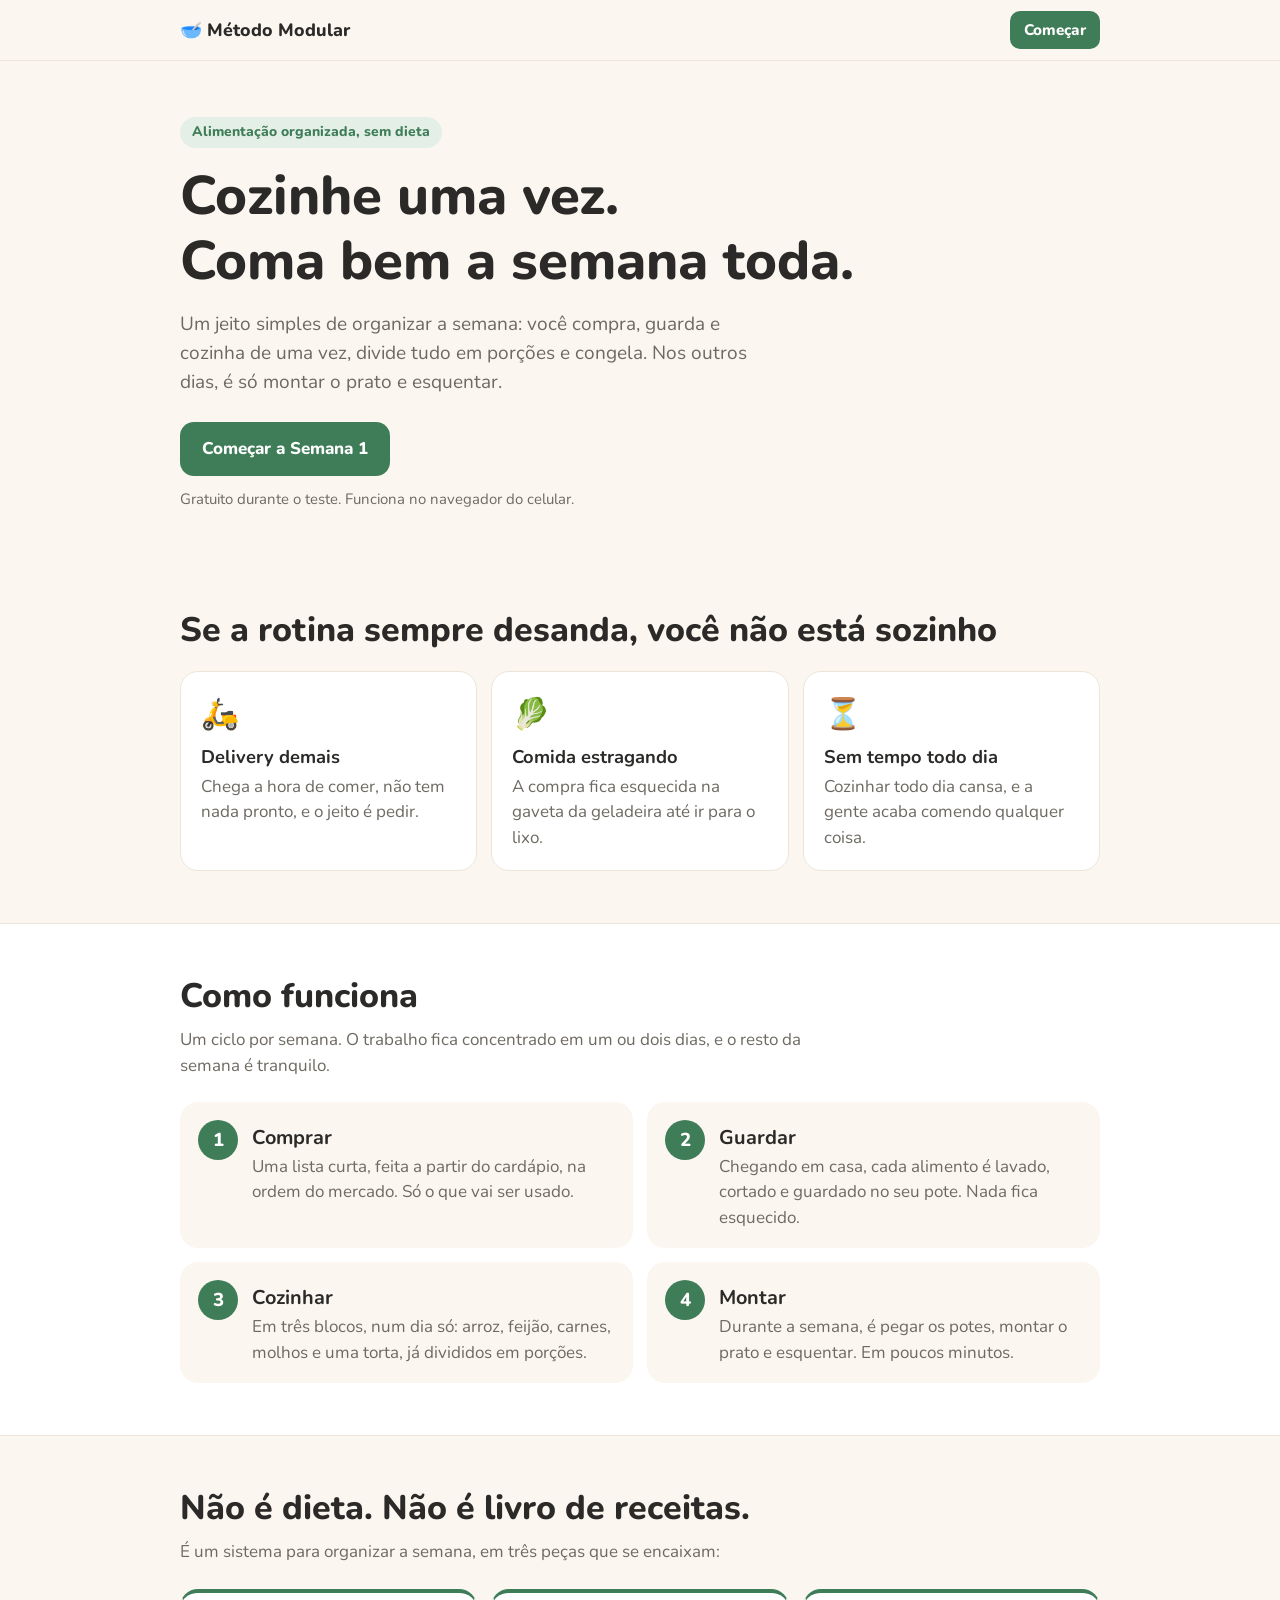
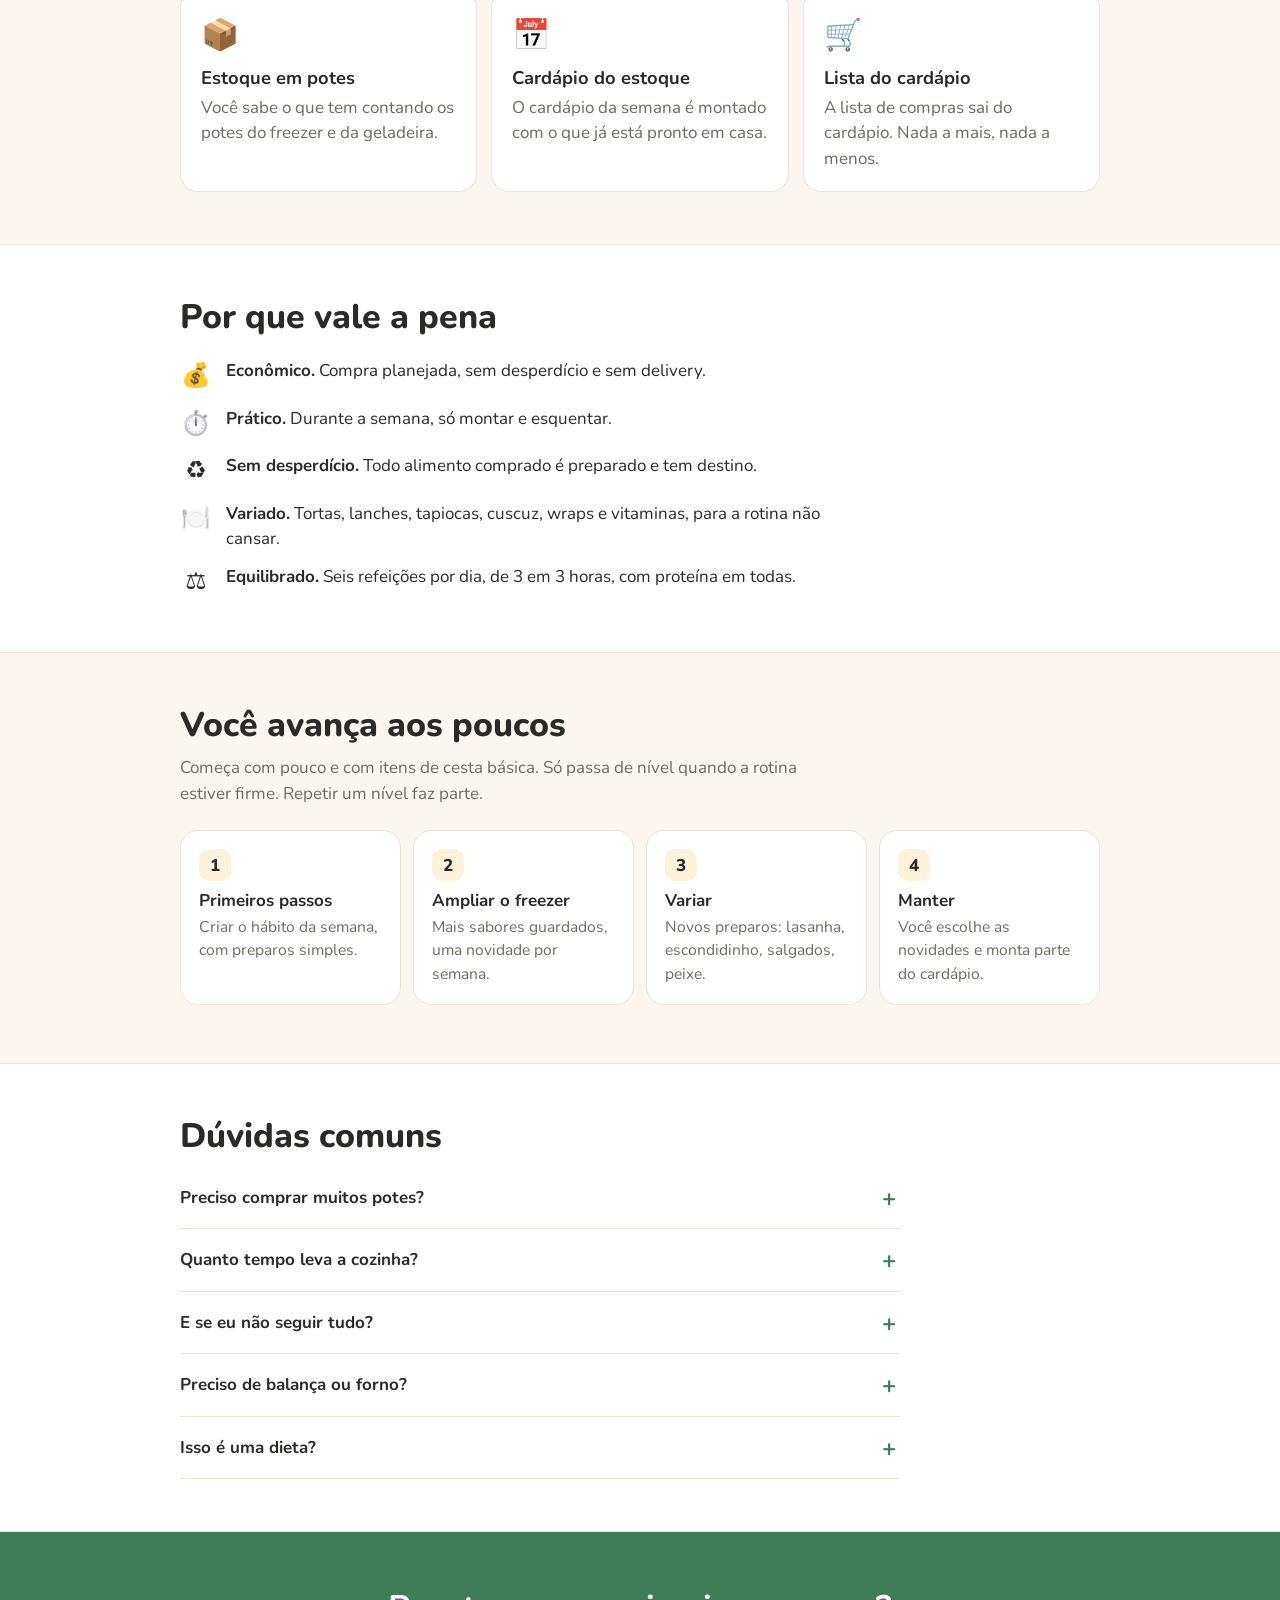
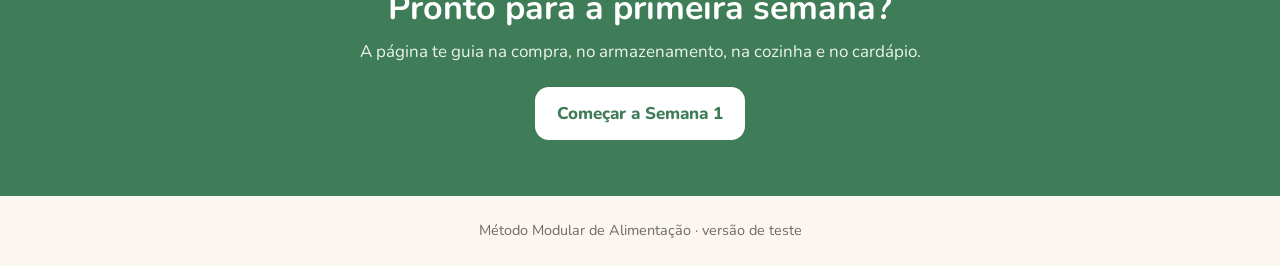
==== index.html @ 157f5e30 "Primeira versão: home, semana 1 e semana 2" ====
<!DOCTYPE html>
<html lang="pt-BR">
<head>
<meta charset="utf-8">
<!-- viewport: faz a página caber na largura do celular, sem precisar dar zoom. -->
<meta name="viewport" content="width=device-width, initial-scale=1">
<title>Método Modular de Alimentação</title>
<!-- Fonte Nunito, a mesma da página da Semana 1. -->
<link rel="preconnect" href="https://fonts.googleapis.com">
<link href="https://fonts.googleapis.com/css2?family=Nunito:wght@400;600;700;800&display=swap" rel="stylesheet">
<!-- O visual desta página fica no arquivo home.css. -->
<link rel="stylesheet" href="home.css">
</head>
<body>

<!-- TOPO: nome do método e um atalho para começar. -->
<header class="topo">
  <div class="caixa topo-in">
    <span class="marca">🥣 Método Modular</span>
    <a class="botao pequeno" href="semana1.html#gostos">Começar</a>
  </div>
</header>

<!-- CAPA (hero): a primeira coisa que a pessoa vê. Título, frase curta e o botão principal. -->
<section class="capa">
  <div class="caixa">
    <span class="etiqueta">Alimentação organizada, sem dieta</span>
    <h1>Cozinhe uma vez.<br>Coma bem a semana toda.</h1>
    <p class="destaque">Um jeito simples de organizar a semana: você compra, guarda e cozinha de uma vez, divide tudo em porções e congela. Nos outros dias, é só montar o prato e esquentar.</p>
    <a class="botao" href="semana1.html#gostos">Começar a Semana 1</a>
    <p class="nota">Gratuito durante o teste. Funciona no navegador do celular.</p>
  </div>
</section>

<!-- O PROBLEMA: mostra que a página entende a dificuldade de quem vai usar. -->
<section class="bloco">
  <div class="caixa">
    <h2>Se a rotina sempre desanda, você não está sozinho</h2>
    <div class="grade tres">
      <div class="cartao"><span class="icone">🛵</span><h3>Delivery demais</h3><p>Chega a hora de comer, não tem nada pronto, e o jeito é pedir.</p></div>
      <div class="cartao"><span class="icone">🥬</span><h3>Comida estragando</h3><p>A compra fica esquecida na gaveta da geladeira até ir para o lixo.</p></div>
      <div class="cartao"><span class="icone">⏳</span><h3>Sem tempo todo dia</h3><p>Cozinhar todo dia cansa, e a gente acaba comendo qualquer coisa.</p></div>
    </div>
  </div>
</section>

<!-- COMO FUNCIONA: o ciclo da semana em 4 passos numerados. -->
<section class="bloco claro">
  <div class="caixa">
    <h2>Como funciona</h2>
    <p class="sub">Um ciclo por semana. O trabalho fica concentrado em um ou dois dias, e o resto da semana é tranquilo.</p>
    <ol class="passos">
      <li><span class="num">1</span><div><h3>Comprar</h3><p>Uma lista curta, feita a partir do cardápio, na ordem do mercado. Só o que vai ser usado.</p></div></li>
      <li><span class="num">2</span><div><h3>Guardar</h3><p>Chegando em casa, cada alimento é lavado, cortado e guardado no seu pote. Nada fica esquecido.</p></div></li>
      <li><span class="num">3</span><div><h3>Cozinhar</h3><p>Em três blocos, num dia só: arroz, feijão, carnes, molhos e uma torta, já divididos em porções.</p></div></li>
      <li><span class="num">4</span><div><h3>Montar</h3><p>Durante a semana, é pegar os potes, montar o prato e esquentar. Em poucos minutos.</p></div></li>
    </ol>
  </div>
</section>

<!-- O QUE TORNA DIFERENTE: compara com o que a pessoa já conhece (dieta e livro de receitas). -->
<section class="bloco">
  <div class="caixa">
    <h2>Não é dieta. Não é livro de receitas.</h2>
    <p class="sub">É um sistema para organizar a semana, em três peças que se encaixam:</p>
    <div class="grade tres">
      <div class="cartao borda"><span class="icone">📦</span><h3>Estoque em potes</h3><p>Você sabe o que tem contando os potes do freezer e da geladeira.</p></div>
      <div class="cartao borda"><span class="icone">📅</span><h3>Cardápio do estoque</h3><p>O cardápio da semana é montado com o que já está pronto em casa.</p></div>
      <div class="cartao borda"><span class="icone">🛒</span><h3>Lista do cardápio</h3><p>A lista de compras sai do cardápio. Nada a mais, nada a menos.</p></div>
    </div>
  </div>
</section>

<!-- VANTAGENS: os ganhos para a pessoa, em lista com ícones. -->
<section class="bloco claro">
  <div class="caixa">
    <h2>Por que vale a pena</h2>
    <ul class="vantagens">
      <li><span>💰</span><div><b>Econômico.</b> Compra planejada, sem desperdício e sem delivery.</div></li>
      <li><span>⏱️</span><div><b>Prático.</b> Durante a semana, só montar e esquentar.</div></li>
      <li><span>♻️</span><div><b>Sem desperdício.</b> Todo alimento comprado é preparado e tem destino.</div></li>
      <li><span>🍽️</span><div><b>Variado.</b> Tortas, lanches, tapiocas, cuscuz, wraps e vitaminas, para a rotina não cansar.</div></li>
      <li><span>⚖️</span><div><b>Equilibrado.</b> Seis refeições por dia, de 3 em 3 horas, com proteína em todas.</div></li>
    </ul>
  </div>
</section>

<!-- NÍVEIS: mostra que a pessoa avança aos poucos, sem pressão. -->
<section class="bloco">
  <div class="caixa">
    <h2>Você avança aos poucos</h2>
    <p class="sub">Começa com pouco e com itens de cesta básica. Só passa de nível quando a rotina estiver firme. Repetir um nível faz parte.</p>
    <div class="niveis">
      <div class="nivel"><span class="n">1</span><h3>Primeiros passos</h3><p>Criar o hábito da semana, com preparos simples.</p></div>
      <div class="nivel"><span class="n">2</span><h3>Ampliar o freezer</h3><p>Mais sabores guardados, uma novidade por semana.</p></div>
      <div class="nivel"><span class="n">3</span><h3>Variar</h3><p>Novos preparos: lasanha, escondidinho, salgados, peixe.</p></div>
      <div class="nivel"><span class="n">4</span><h3>Manter</h3><p>Você escolhe as novidades e monta parte do cardápio.</p></div>
    </div>
  </div>
</section>

<!-- DÚVIDAS: perguntas comuns. <details> abre e fecha ao tocar, sem precisar de JavaScript. -->
<section class="bloco claro">
  <div class="caixa">
    <h2>Dúvidas comuns</h2>
    <details class="duvida"><summary>Preciso comprar muitos potes?</summary><p>Não. Na primeira semana você usa os potes que já tem em casa e mais uns 10. A cada semana em que a rotina funciona, entram mais alguns.</p></details>
    <details class="duvida"><summary>Quanto tempo leva a cozinha?</summary><p>Na primeira semana, cerca de 3h30, divididas em três blocos. O tempo serve para você se organizar, não é uma prova.</p></details>
    <details class="duvida"><summary>E se eu não seguir tudo?</summary><p>Tudo bem. O método foi feito para quem tem dificuldade com rotina. Se a semana não deu certo, a próxima começa mais simples.</p></details>
    <details class="duvida"><summary>Preciso de balança ou forno?</summary><p>Ajudam, mas não são obrigatórios. Sem balança, as porções são divididas em partes iguais. Sem forno, a torta dá lugar a lanches e tapiocas.</p></details>
    <details class="duvida"><summary>Isso é uma dieta?</summary><p>Não. O método organiza a compra, o armazenamento e as porções. Para emagrecer ou em qualquer questão de saúde, procure uma nutricionista.</p></details>
  </div>
</section>

<!-- CHAMADA FINAL: repete o botão principal para quem leu até o fim. -->
<section class="final">
  <div class="caixa">
    <h2>Pronto para a primeira semana?</h2>
    <p>A página te guia na compra, no armazenamento, na cozinha e no cardápio.</p>
    <a class="botao claro-btn" href="semana1.html#gostos">Começar a Semana 1</a>
  </div>
</section>

<!-- RODAPÉ -->
<footer class="rodape">
  <div class="caixa">Método Modular de Alimentação · versão de teste</div>
</footer>

</body>
</html>
---- home.css ----
/* Variáveis de cor, as mesmas da página da Semana 1:
   bg = creme #FBF7F0, ink = quase preto #2B2A28, soft = cinza quente #6E6A63,
   line = bege das bordas #ECE5D9, green = verde-folha #3F7D58, tomato = laranja-tomate #D9622B.
   O sufixo -l é a versão clarinha da cor. */
:root{
  --bg:#FBF7F0; --card:#FFFFFF; --ink:#2B2A28; --soft:#6E6A63; --line:#ECE5D9;
  --green:#3F7D58; --green-d:#2F6145; --green-l:#E4F0E7; --tomato:#D9622B; --tomato-l:#FBE7DC; --sun-l:#FDF3DA;
}

/* box-sizing: a largura de cada caixa já inclui a borda e o espaço interno. */
*{box-sizing:border-box}

/* Página inteira: fundo, cor do texto e fonte. */
html,body{margin:0;background:var(--bg);color:var(--ink);font-family:Nunito,system-ui,-apple-system,Segoe UI,Roboto,sans-serif;font-size:17px;line-height:1.5}
h1,h2,h3{margin:0;line-height:1.2}
p{margin:0}

/* .caixa: centraliza o conteúdo e limita a largura em telas grandes. */
.caixa{max-width:960px;margin:0 auto;padding:0 20px}

/* Botões: .botao é o verde principal; .pequeno é a versão menor do topo; .claro-btn é o branco da chamada final. */
.botao{display:inline-block;background:var(--green);color:#fff;text-decoration:none;font-weight:800;padding:14px 22px;border-radius:14px;transition:background .2s}
.botao:hover{background:var(--green-d)}
.botao.pequeno{padding:8px 14px;font-size:.9rem;border-radius:10px}
.botao.claro-btn{background:#fff;color:var(--green)}

/* TOPO: fica grudado no alto da tela ao rolar (position: sticky). */
.topo{position:sticky;top:0;background:rgba(251,247,240,.92);backdrop-filter:blur(6px);border-bottom:1px solid var(--line);z-index:5}
.topo-in{display:flex;align-items:center;justify-content:space-between;height:60px}
.marca{font-weight:800;font-size:1.05rem}

/* CAPA: área de abertura, com título grande. clamp() deixa a fonte crescer com a tela, entre um mínimo e um máximo. */
.capa{padding:56px 0 48px}
.etiqueta{display:inline-block;background:var(--green-l);color:var(--green);font-weight:800;font-size:.82rem;padding:5px 12px;border-radius:99px;margin-bottom:16px}
.capa h1{font-size:clamp(2rem,6vw,3.2rem);font-weight:800;margin-bottom:16px}
.destaque{font-size:1.12rem;color:var(--soft);max-width:600px;margin-bottom:26px}
.nota{color:var(--soft);font-size:.88rem;margin-top:12px}

/* BLOCOS: cada seção da página. .claro tem fundo branco, para alternar com o creme. */
.bloco{padding:52px 0}
.bloco.claro{background:#fff;border-top:1px solid var(--line);border-bottom:1px solid var(--line)}
.bloco h2{font-size:clamp(1.5rem,4vw,2rem);font-weight:800;margin-bottom:10px}
.sub{color:var(--soft);max-width:640px;margin-bottom:24px}
.bloco > .caixa > h2 + .grade{margin-top:20px}

/* GRADE: organiza os cartões lado a lado. No celular fica 1 coluna; a partir de 700px, 3 colunas. */
.grade{display:grid;gap:14px}
@media (min-width:700px){ .grade.tres{grid-template-columns:repeat(3,1fr)} }

/* CARTÕES: caixas brancas com ícone, título e texto. .borda adiciona uma faixa verde no alto. */
.cartao{background:var(--card);border:1px solid var(--line);border-radius:18px;padding:20px}
.cartao.borda{border-top:4px solid var(--green)}
.cartao .icone{font-size:1.8rem;display:block;margin-bottom:8px}
.cartao h3{font-size:1.08rem;margin-bottom:6px}
.cartao p{color:var(--soft)}

/* PASSOS: a lista numerada do "Como funciona". list-style:none tira os números padrão,
   porque os números aparecem dentro dos círculos (.num). No computador, vira 2 colunas. */
.passos{list-style:none;margin:0;padding:0;display:grid;gap:14px}
@media (min-width:700px){ .passos{grid-template-columns:repeat(2,1fr)} }
.passos li{display:flex;gap:14px;background:var(--bg);border-radius:18px;padding:18px}
.num{flex:none;width:40px;height:40px;border-radius:50%;background:var(--green);color:#fff;font-weight:800;display:grid;place-items:center;font-size:1.1rem}
.passos h3{margin:6px 0 4px}
.passos p{color:var(--soft)}

/* VANTAGENS: lista com um ícone à esquerda de cada linha. */
.vantagens{list-style:none;margin:20px 0 0;padding:0;display:grid;gap:12px;max-width:680px}
.vantagens li{display:flex;gap:14px;align-items:flex-start}
.vantagens span{font-size:1.4rem;width:32px;flex:none;text-align:center}

/* NÍVEIS: 4 cartões em fileira. No celular rolam para o lado (overflow-x: auto). */
.niveis{display:grid;grid-auto-flow:column;grid-auto-columns:minmax(200px,1fr);gap:12px;overflow-x:auto;padding-bottom:6px}
.nivel{background:var(--card);border:1px solid var(--line);border-radius:18px;padding:18px}
.nivel .n{display:inline-grid;place-items:center;width:32px;height:32px;border-radius:10px;background:var(--sun-l);font-weight:800;margin-bottom:10px}
.nivel h3{font-size:1rem;margin-bottom:4px}
.nivel p{color:var(--soft);font-size:.92rem}

/* DÚVIDAS: cada pergunta é um <details>. summary é a pergunta; o "+" vira "–" quando abre. */
.duvida{border-bottom:1px solid var(--line);padding:4px 0;max-width:720px}
.duvida summary{list-style:none;cursor:pointer;font-weight:700;padding:14px 30px 14px 0;position:relative}
.duvida summary::-webkit-details-marker{display:none}
.duvida summary::after{content:"+";position:absolute;right:4px;top:10px;font-size:1.4rem;color:var(--green)}
.duvida[open] summary::after{content:"–"}
.duvida p{color:var(--soft);padding:0 0 16px}

/* CHAMADA FINAL: faixa verde com o botão branco. */
.final{background:var(--green);color:#fff;padding:56px 0;text-align:center}
.final h2{font-size:clamp(1.5rem,4vw,2rem);margin-bottom:10px}
.final p{opacity:.9;margin-bottom:22px}

/* RODAPÉ */
.rodape{padding:24px 0;color:var(--soft);font-size:.85rem;text-align:center}
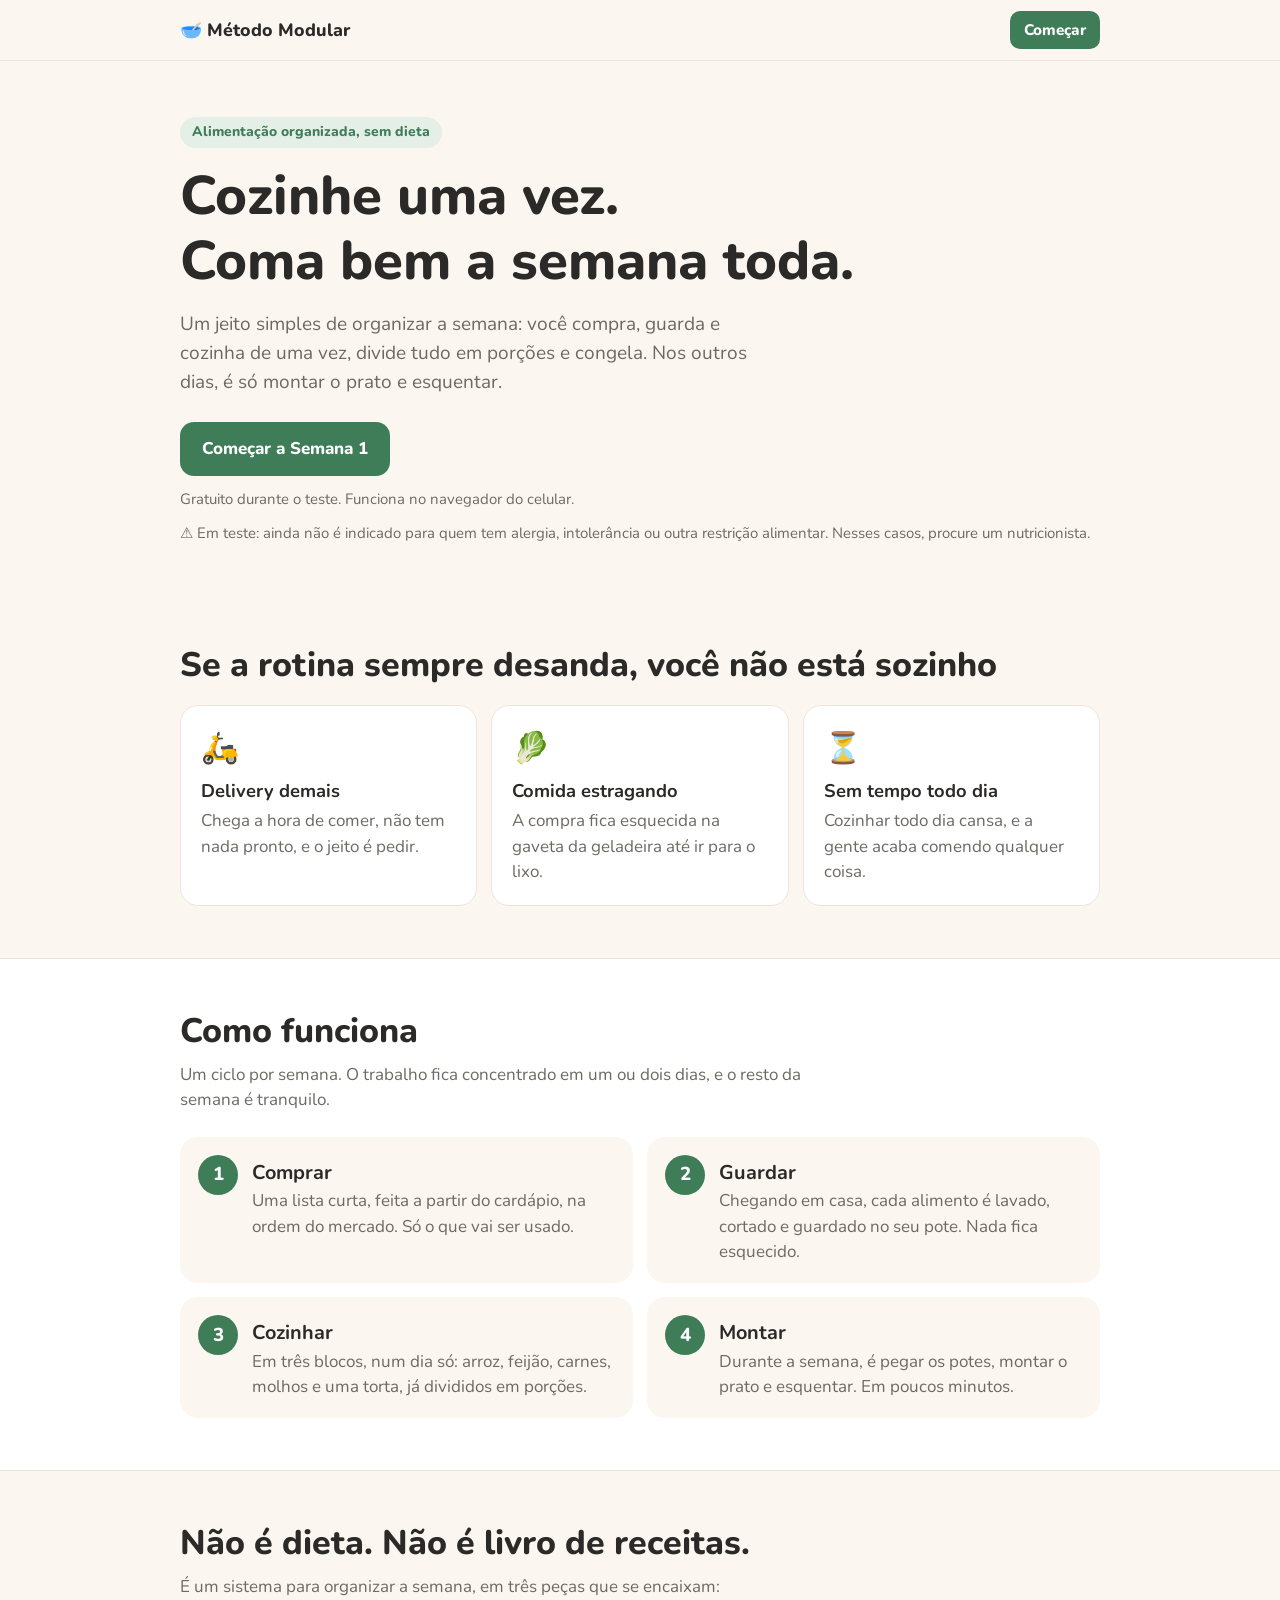
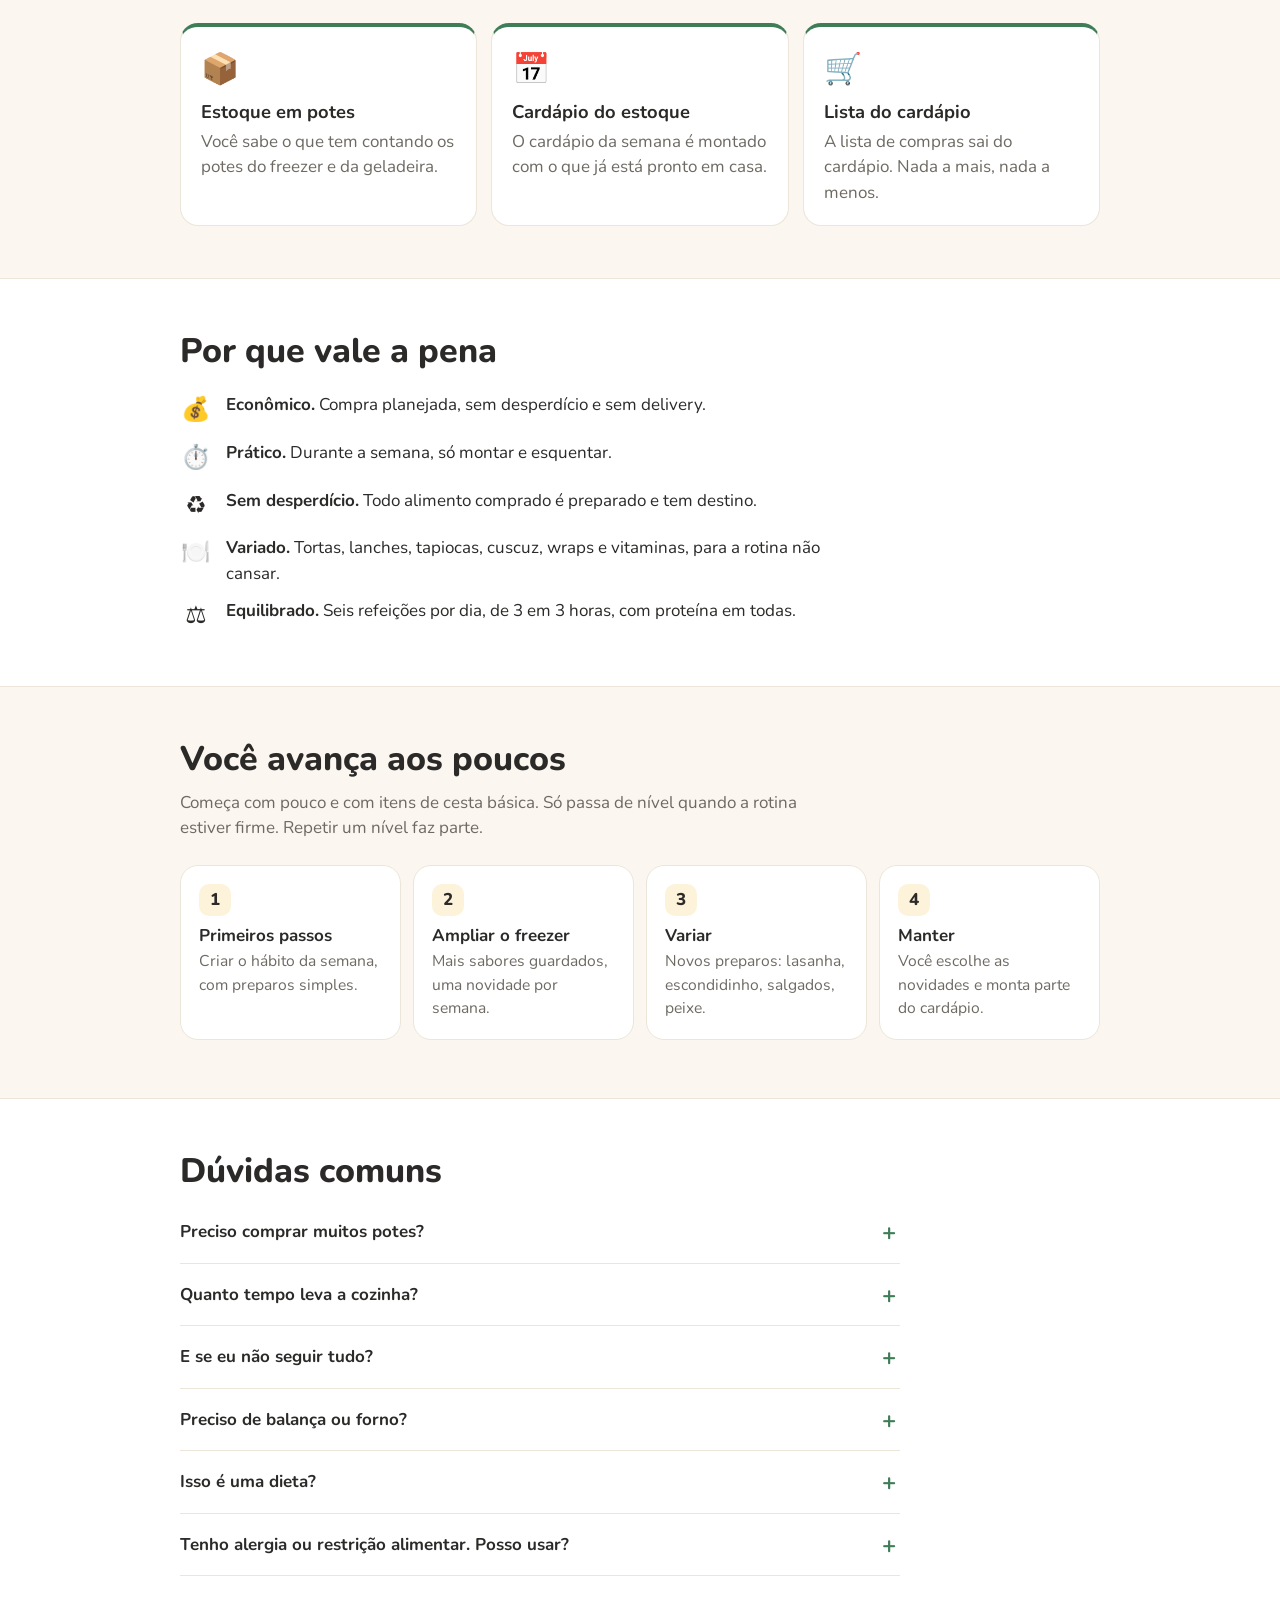
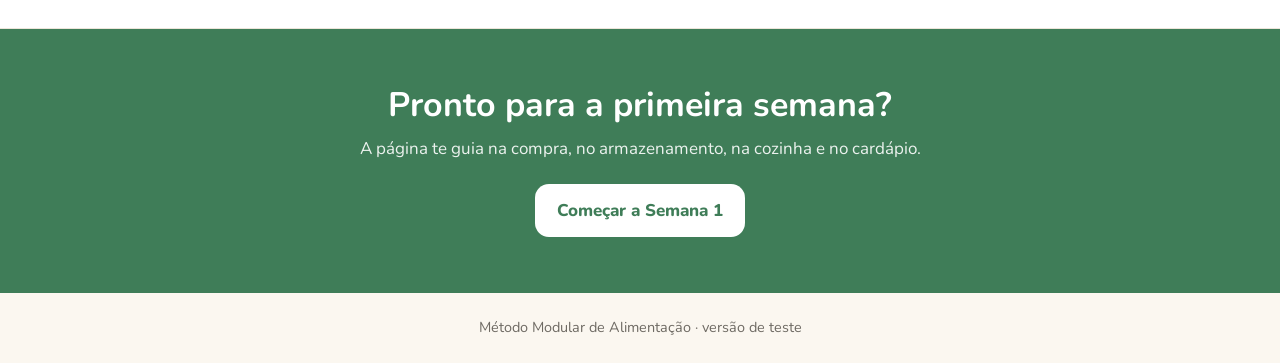
==== commit 2c0dc397: "Aviso de restrição alimentar na home" ====
--- a/index.html
+++ b/index.html
@@ -29,6 +29,10 @@
     <p class="destaque">Um jeito simples de organizar a semana: você compra, guarda e cozinha de uma vez, divide tudo em porções e congela. Nos outros dias, é só montar o prato e esquentar.</p>
     <a class="botao" href="semana1.html#gostos">Começar a Semana 1</a>
     <p class="nota">Gratuito durante o teste. Funciona no navegador do celular.</p>
+    <!-- AVISO DE RESTRIÇÃO (novo): aparece logo abaixo do botão, antes de a pessoa começar.
+         Segue o manual 3.17: o método em teste não atende quem tem restrição alimentar.
+         Usa a mesma classe "nota" do texto de cima, então não precisa mexer no home.css. -->
+    <p class="nota">⚠️ Em teste: ainda não é indicado para quem tem alergia, intolerância ou outra restrição alimentar. Nesses casos, procure um nutricionista.</p>
   </div>
 </section>
 
@@ -107,7 +111,10 @@
     <details class="duvida"><summary>Quanto tempo leva a cozinha?</summary><p>Na primeira semana, cerca de 3h30, divididas em três blocos. O tempo serve para você se organizar, não é uma prova.</p></details>
     <details class="duvida"><summary>E se eu não seguir tudo?</summary><p>Tudo bem. O método foi feito para quem tem dificuldade com rotina. Se a semana não deu certo, a próxima começa mais simples.</p></details>
     <details class="duvida"><summary>Preciso de balança ou forno?</summary><p>Ajudam, mas não são obrigatórios. Sem balança, as porções são divididas em partes iguais. Sem forno, a torta dá lugar a lanches e tapiocas.</p></details>
-    <details class="duvida"><summary>Isso é uma dieta?</summary><p>Não. O método organiza a compra, o armazenamento e as porções. Para emagrecer ou em qualquer questão de saúde, procure uma nutricionista.</p></details>
+    <details class="duvida"><summary>Isso é uma dieta?</summary><p>Não. O método organiza a compra, o armazenamento e as porções. Para emagrecer ou em qualquer questão de saúde, procure um nutricionista.</p></details>
+    <!-- DÚVIDA NOVA: o aviso de restrição alimentar, com um pouco mais de explicação.
+         Também deixa claro que não gostar de um alimento não é restrição. -->
+    <details class="duvida"><summary>Tenho alergia ou restrição alimentar. Posso usar?</summary><p>Ainda não. O método está em teste e, por enquanto, não foi feito para quem tem alergia, intolerância (como à lactose ou ao glúten), doença celíaca, diabetes ou outra restrição alimentar. Para cuidar disso com segurança, procure um nutricionista. Não gostar de um alimento não é restrição: nesse caso, a página troca o item por outro.</p></details>
   </div>
 </section>
 
